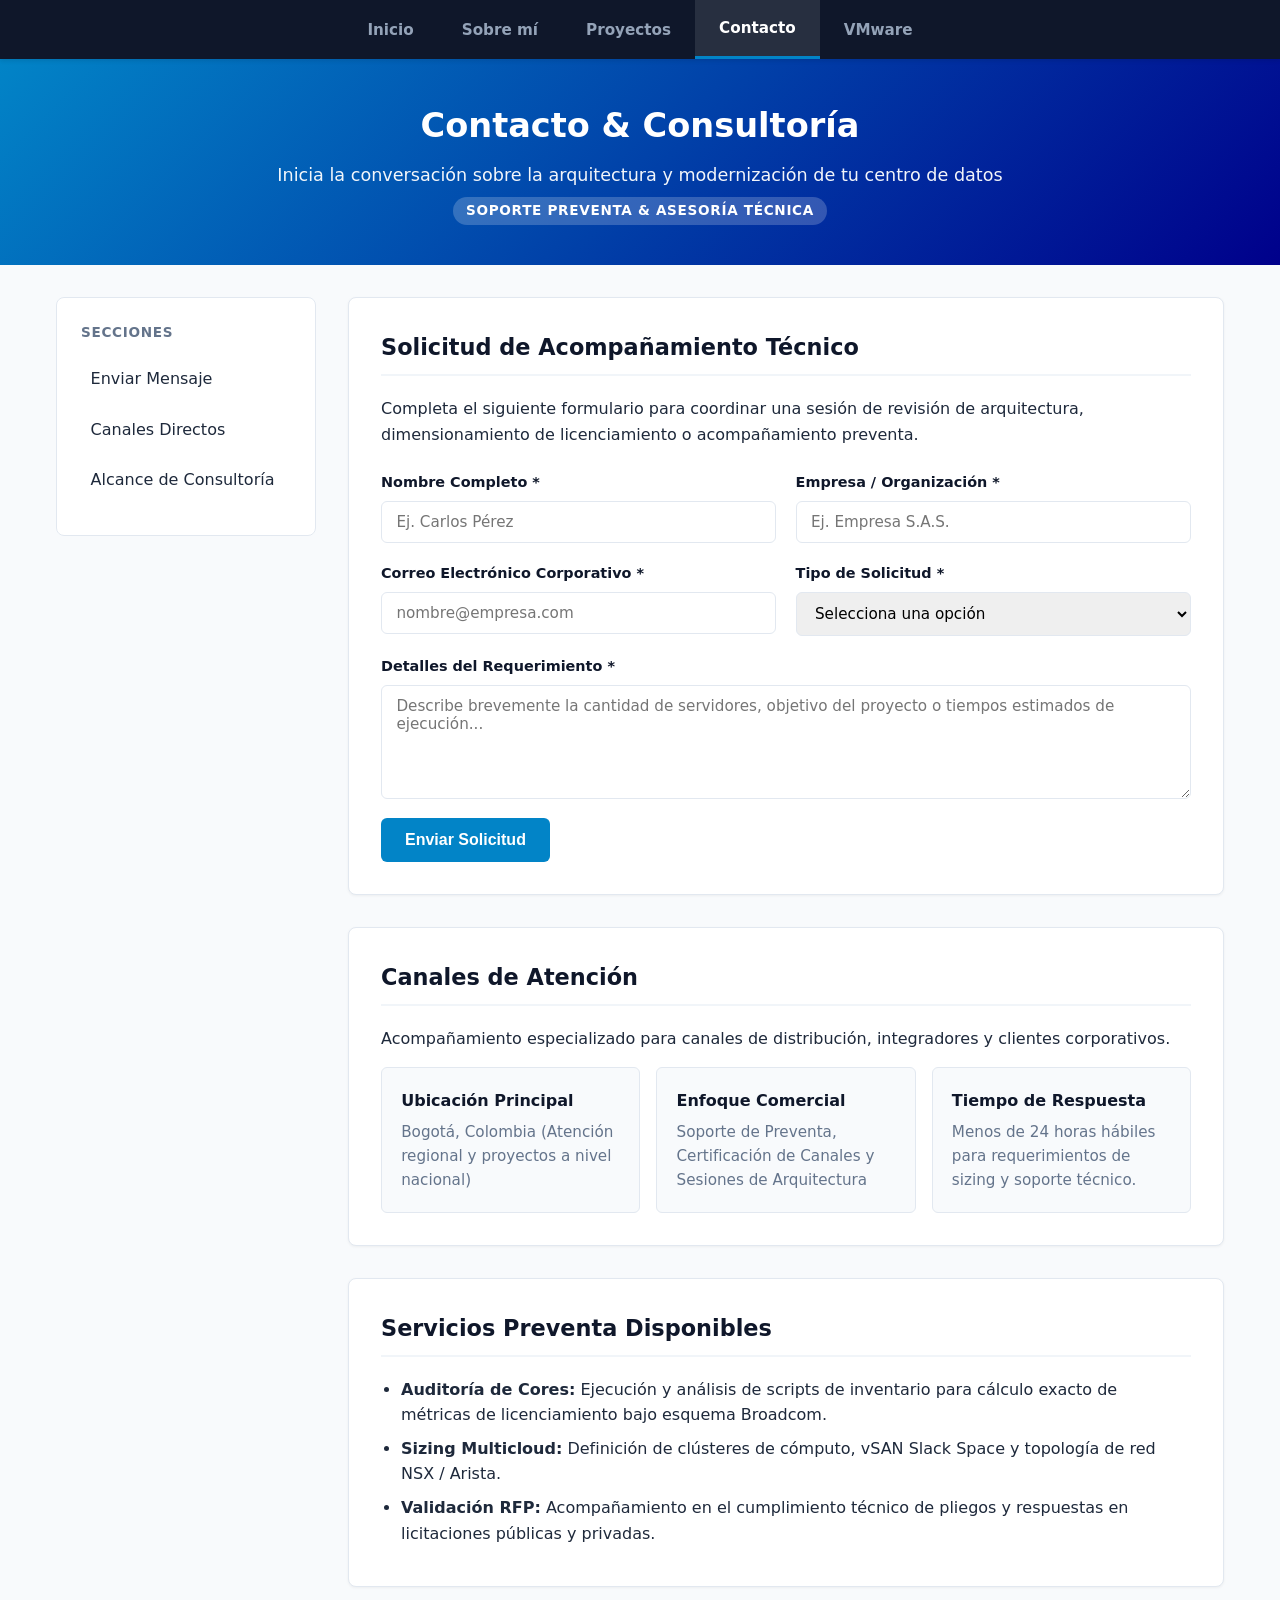
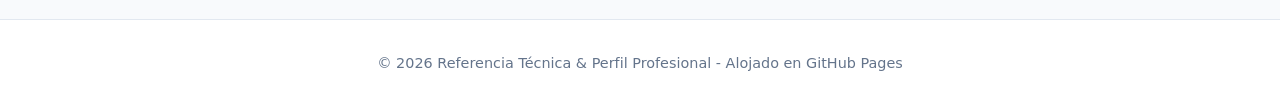
==== contacto.html @ bfff4220 "Create contacto.html" ====
<!DOCTYPE html>
<html lang="es">
<head>
  <meta charset="UTF-8">
  <meta name="viewport" content="width=device-width, initial-scale=1.0">
  <title>Contacto | Consultoría e Infraestructura TI</title>
  <style>
    :root {
      --primary-color: #00008B; /* Azul Principal */
      --secondary-color: #0f172a; /* Slate Oscuro */
      --accent-color: #2563eb;
      --bg-color: #f8fafc;
      --card-bg: #ffffff;
      --text-color: #1e293b;
      --text-muted: #64748b;
      --border-color: #e2e8f0;
      --badge-vcf: #0284c7;
      --badge-vvf: #0d9488;
    }

    * {
      box-sizing: border-box;
      margin: 0;
      padding: 0;
    }

    body {
      font-family: system-ui, -apple-system, BlinkMacSystemFont, 'Verdana', Roboto, Oxygen, Ubuntu, Cantarell, sans-serif;
      background-color: var(--bg-color);
      color: var(--text-color);
      line-height: 1.6;
      display: flex;
      flex-direction: column;
      min-height: 100vh;
    }

    /* Menú Superior Global */
    .top-nav {
      background-color: var(--secondary-color);
      box-shadow: 0 2px 4px rgba(0, 0, 0, 0.1);
      position: sticky;
      top: 0;
      z-index: 1000;
    }

    .top-nav ul {
      display: flex;
      justify-content: center;
      align-items: center;
      list-style: none;
      padding: 0;
      margin: 0;
      flex-wrap: wrap;
    }

    .top-nav li {
      margin: 0;
    }

    .top-nav a {
      display: block;
      padding: 1rem 1.5rem;
      color: #94a3b8;
      text-decoration: none;
      font-weight: 600;
      font-size: 0.95rem;
      transition: all 0.2s ease-in-out;
    }

    .top-nav a:hover,
    .top-nav a.active {
      color: #ffffff;
      background-color: rgba(255, 255, 255, 0.1);
    }

    .top-nav a.active {
      border-bottom: 3px solid var(--badge-vcf);
    }

    /* Header */
    header {
      background: linear-gradient(135deg, #0284c7, var(--primary-color));
      color: white;
      padding: 2.5rem 2rem;
      text-align: center;
    }

    header h1 {
      font-size: 2.1rem;
      margin-bottom: 0.5rem;
    }

    header p {
      font-size: 1.1rem;
      opacity: 0.95;
    }

    .subtitle-tag {
      display: inline-block;
      background: rgba(255, 255, 255, 0.2);
      padding: 0.2rem 0.8rem;
      border-radius: 20px;
      font-size: 0.85rem;
      font-weight: 600;
      margin-top: 0.5rem;
      text-transform: uppercase;
      letter-spacing: 0.05em;
    }

    /* Layout principal */
    .container {
      max-width: 1200px;
      width: 100%;
      margin: 2rem auto;
      padding: 0 1rem;
      display: grid;
      grid-template-columns: 260px 1fr;
      gap: 2rem;
    }

    /* Navegación lateral de la página */
    .side-nav {
      position: sticky;
      top: 4.5rem;
      height: fit-content;
      background: var(--card-bg);
      border-radius: 8px;
      padding: 1.5rem;
      border: 1px solid var(--border-color);
    }

    .side-nav h3 {
      font-size: 0.85rem;
      text-transform: uppercase;
      letter-spacing: 0.05em;
      color: var(--text-muted);
      margin-bottom: 1rem;
    }

    .side-nav ul {
      list-style: none;
      padding-left: 0;
    }

    .side-nav li {
      margin-bottom: 0.75rem;
    }

    .side-nav a {
      color: var(--text-color);
      text-decoration: none;
      font-weight: 500;
      display: block;
      padding: 0.4rem 0.6rem;
      border-radius: 4px;
      transition: background 0.2s, color 0.2s;
    }

    .side-nav a:hover {
      background: #e0f2fe;
      color: var(--primary-color);
    }

    /* Contenido */
    main {
      display: flex;
      flex-direction: column;
      gap: 2rem;
    }

    .card {
      background: var(--card-bg);
      border-radius: 8px;
      padding: 2rem;
      border: 1px solid var(--border-color);
      box-shadow: 0 1px 3px rgba(0,0,0,0.05);
    }

    .card h2 {
      color: var(--secondary-color);
      border-bottom: 2px solid #f1f5f9;
      padding-bottom: 0.5rem;
      margin-bottom: 1.25rem;
      font-size: 1.4rem;
    }

    /* Estilos del Formulario */
    .contact-form {
      display: flex;
      flex-direction: column;
      gap: 1.2rem;
    }

    .form-group {
      display: flex;
      flex-direction: column;
      gap: 0.4rem;
    }

    .form-group label {
      font-weight: 600;
      font-size: 0.9rem;
      color: var(--secondary-color);
    }

    .form-group input,
    .form-group select,
    .form-group textarea {
      padding: 0.7rem 0.9rem;
      border: 1px solid var(--border-color);
      border-radius: 6px;
      font-size: 0.95rem;
      font-family: inherit;
      outline: none;
      transition: border-color 0.2s, box-shadow 0.2s;
    }

    .form-group input:focus,
    .form-group select:focus,
    .form-group textarea:focus {
      border-color: var(--primary-color);
      box-shadow: 0 0 0 3px rgba(0, 114, 206, 0.15);
    }

    .form-grid {
      display: grid;
      grid-template-columns: repeat(auto-fit, minmax(240px, 1fr));
      gap: 1.2rem;
    }

    .btn-submit {
      background-color: var(--badge-vcf);
      color: white;
      border: none;
      padding: 0.8rem 1.5rem;
      font-size: 1rem;
      font-weight: 600;
      border-radius: 6px;
      cursor: pointer;
      transition: background-color 0.2s ease;
      align-self: flex-start;
    }

    .btn-submit:hover {
      background-color: var(--primary-color);
    }

    /* Info Cards Grid */
    .info-grid {
      display: grid;
      grid-template-columns: repeat(auto-fit, minmax(220px, 1fr));
      gap: 1rem;
      margin-top: 1rem;
    }

    .info-card {
      background: #f8fafc;
      padding: 1.2rem;
      border-radius: 6px;
      border: 1px solid var(--border-color);
    }

    .info-card h4 {
      color: var(--secondary-color);
      margin-bottom: 0.4rem;
      font-size: 1rem;
    }

    .info-card p {
      color: var(--text-muted);
      font-size: 0.95rem;
    }

    /* Footer */
    footer {
      text-align: center;
      padding: 2rem;
      color: var(--text-muted);
      font-size: 0.9rem;
      border-top: 1px solid var(--border-color);
      background-color: var(--card-bg);
      margin-top: auto;
    }

    /* Responsivo */
    @media (max-width: 850px) {
      .container {
        grid-template-columns: 1fr;
      }

      .side-nav {
        position: relative;
        top: 0;
      }

      .top-nav a {
        padding: 0.8rem 1rem;
        font-size: 0.85rem;
      }

      .btn-submit {
        width: 100%;
      }
    }
  </style>
</head>
<body>

  <!-- Menú de Inicio Superior Global -->
  <nav class="top-nav">
    <ul>
      <li><a href="index.html">Inicio</a></li>
      <li><a href="sobre-mi.html">Sobre mí</a></li>
      <li><a href="proyectos.html">Proyectos</a></li>
      <li><a href="contacto.html" class="active">Contacto</a></li>
      <li><a href="vmware.html">VMware</a></li>
    </ul>
  </nav>

  <header>
    <h1>Contacto & Consultoría</h1>
    <p>Inicia la conversación sobre la arquitectura y modernización de tu centro de datos</p>
    <span class="subtitle-tag">Soporte Preventa & Asesoría Técnica</span>
  </header>

  <div class="container">
    <!-- Navegación lateral interna de la página -->
    <nav class="side-nav">
      <h3>Secciones</h3>
      <ul>
        <li><a href="#formulario">Enviar Mensaje</a></li>
        <li><a href="#canales">Canales Directos</a></li>
        <li><a href="#cobertura">Alcance de Consultoría</a></li>
      </ul>
    </nav>

    <main>

      <!-- SECCIÓN 1: FORMULARIO DE CONTACTO -->
      <section id="formulario" class="card">
        <h2>Solicitud de Acompañamiento Técnico</h2>
        <p style="margin-bottom: 1.5rem;">Completa el siguiente formulario para coordinar una sesión de revisión de arquitectura, dimensionamiento de licenciamiento o acompañamiento preventa.</p>

        <form class="contact-form" action="#" method="POST" onsubmit="event.preventDefault(); alert('Mensaje enviado correctamente.');">
          
          <div class="form-grid">
            <div class="form-group">
              <label for="nombre">Nombre Completo *</label>
              <input type="text" id="nombre" name="nombre" required placeholder="Ej. Carlos Pérez">
            </div>

            <div class="form-group">
              <label for="empresa">Empresa / Organización *</label>
              <input type="text" id="empresa" name="empresa" required placeholder="Ej. Empresa S.A.S.">
            </div>
          </div>

          <div class="form-grid">
            <div class="form-group">
              <label for="email">Correo Electrónico Corporativo *</label>
              <input type="email" id="email" name="email" required placeholder="nombre@empresa.com">
            </div>

            <div class="form-group">
              <label for="tipo-solicitud">Tipo de Solicitud *</label>
              <select id="tipo-solicitud" name="tipo-solicitud" required>
                <option value="" disabled selected>Selecciona una opción</option>
                <option value=" sizing">Sizing y Licenciamiento VMware (VCF/VVF)</option>
                <option value="redes">Redes y Monitoreo (Arista / NSX)</option>
                <option value="euc">Digital Workspace (Horizon / Workspace ONE)</option>
                <option value="rfp">Revisión de Pliegos / Términos de Referencia (RFP)</option>
                <option value="otro">Otra consulta técnica</option>
              </select>
            </div>
          </div>

          <div class="form-group">
            <label for="mensaje">Detalles del Requerimiento *</label>
            <textarea id="mensaje" name="mensaje" rows="5" required placeholder="Describe brevemente la cantidad de servidores, objetivo del proyecto o tiempos estimados de ejecución..."></textarea>
          </div>

          <button type="submit" class="btn-submit">Enviar Solicitud</button>
        </form>
      </section>

      <!-- SECCIÓN 2: CANALES DIRECTOS -->
      <section id="canales" class="card">
        <h2>Canales de Atención</h2>
        <p>Acompañamiento especializado para canales de distribución, integradores y clientes corporativos.</p>

        <div class="info-grid">
          <div class="info-card">
            <h4>Ubicación Principal</h4>
            <p>Bogotá, Colombia (Atención regional y proyectos a nivel nacional)</p>
          </div>

          <div class="info-card">
            <h4>Enfoque Comercial</h4>
            <p>Soporte de Preventa, Certificación de Canales y Sesiones de Arquitectura</p>
          </div>

          <div class="info-card">
            <h4>Tiempo de Respuesta</h4>
            <p>Menos de 24 horas hábiles para requerimientos de sizing y soporte técnico.</p>
          </div>
        </div>
      </section>

      <!-- SECCIÓN 3: ALCANCE DE CONSULTORÍA -->
      <section id="cobertura" class="card">
        <h2>Servicios Preventa Disponibles</h2>
        <ul style="padding-left: 1.25rem;">
          <li style="margin-bottom: 0.5rem;"><strong>Auditoría de Cores:</strong> Ejecución y análisis de scripts de inventario para cálculo exacto de métricas de licenciamiento bajo esquema Broadcom.</li>
          <li style="margin-bottom: 0.5rem;"><strong>Sizing Multicloud:</strong> Definición de clústeres de cómputo, vSAN Slack Space y topología de red NSX / Arista.</li>
          <li style="margin-bottom: 0.5rem;"><strong>Validación RFP:</strong> Acompañamiento en el cumplimiento técnico de pliegos y respuestas en licitaciones públicas y privadas.</li>
        </ul>
      </section>

    </main>
  </div>

  <footer>
    <p>&copy; 2026 Referencia Técnica & Perfil Profesional - Alojado en GitHub Pages</p>
  </footer>

</body>
</html>
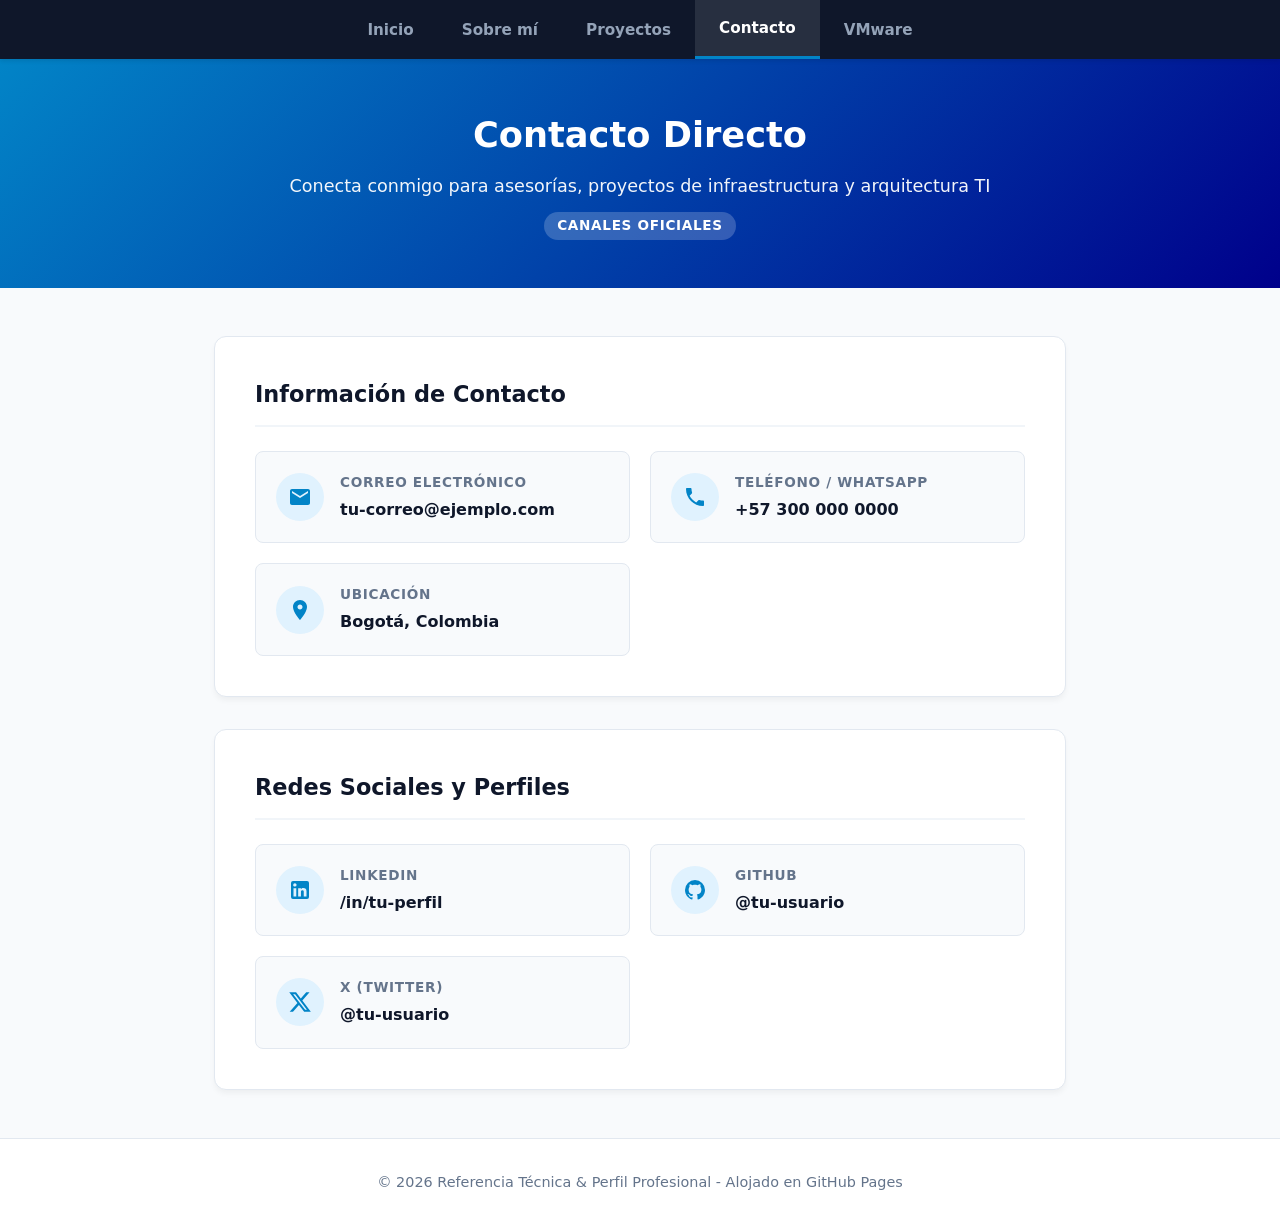
==== commit e476e84e: "Update contacto.html" ====
--- a/contacto.html
+++ b/contacto.html
@@ -8,14 +8,13 @@
     :root {
       --primary-color: #00008B; /* Azul Principal */
       --secondary-color: #0f172a; /* Slate Oscuro */
-      --accent-color: #2563eb;
+      --accent-color: #0284c7;
       --bg-color: #f8fafc;
       --card-bg: #ffffff;
       --text-color: #1e293b;
       --text-muted: #64748b;
       --border-color: #e2e8f0;
       --badge-vcf: #0284c7;
-      --badge-vvf: #0d9488;
     }
 
     * {
@@ -25,7 +24,7 @@
     }
 
     body {
-      font-family: system-ui, -apple-system, BlinkMacSystemFont, 'Verdana', Roboto, Oxygen, Ubuntu, Cantarell, sans-serif;
+      font-family: system-ui, -apple-system, BlinkMacSystemFont, 'Segoe UI', Roboto, Oxygen, Ubuntu, Cantarell, sans-serif;
       background-color: var(--bg-color);
       color: var(--text-color);
       line-height: 1.6;
@@ -51,10 +50,6 @@
       padding: 0;
       margin: 0;
       flex-wrap: wrap;
-    }
-
-    .top-nav li {
-      margin: 0;
     }
 
     .top-nav a {
@@ -79,14 +74,14 @@
 
     /* Header */
     header {
-      background: linear-gradient(135deg, #0284c7, var(--primary-color));
+      background: linear-gradient(135deg, var(--badge-vcf), var(--primary-color));
       color: white;
-      padding: 2.5rem 2rem;
+      padding: 3rem 2rem;
       text-align: center;
     }
 
     header h1 {
-      font-size: 2.1rem;
+      font-size: 2.2rem;
       margin-bottom: 0.5rem;
     }
 
@@ -102,173 +97,97 @@
       border-radius: 20px;
       font-size: 0.85rem;
       font-weight: 600;
-      margin-top: 0.5rem;
+      margin-top: 0.75rem;
       text-transform: uppercase;
       letter-spacing: 0.05em;
     }
 
     /* Layout principal */
     .container {
-      max-width: 1200px;
+      max-width: 900px;
       width: 100%;
-      margin: 2rem auto;
-      padding: 0 1rem;
-      display: grid;
-      grid-template-columns: 260px 1fr;
-      gap: 2rem;
-    }
-
-    /* Navegación lateral de la página */
-    .side-nav {
-      position: sticky;
-      top: 4.5rem;
-      height: fit-content;
-      background: var(--card-bg);
-      border-radius: 8px;
-      padding: 1.5rem;
-      border: 1px solid var(--border-color);
-    }
-
-    .side-nav h3 {
-      font-size: 0.85rem;
-      text-transform: uppercase;
-      letter-spacing: 0.05em;
-      color: var(--text-muted);
-      margin-bottom: 1rem;
-    }
-
-    .side-nav ul {
-      list-style: none;
-      padding-left: 0;
-    }
-
-    .side-nav li {
-      margin-bottom: 0.75rem;
-    }
-
-    .side-nav a {
-      color: var(--text-color);
-      text-decoration: none;
-      font-weight: 500;
-      display: block;
-      padding: 0.4rem 0.6rem;
-      border-radius: 4px;
-      transition: background 0.2s, color 0.2s;
-    }
-
-    .side-nav a:hover {
-      background: #e0f2fe;
-      color: var(--primary-color);
-    }
-
-    /* Contenido */
-    main {
+      margin: 3rem auto;
+      padding: 0 1.5rem;
       display: flex;
       flex-direction: column;
       gap: 2rem;
     }
 
+    /* Tarjetas principales */
     .card {
       background: var(--card-bg);
-      border-radius: 8px;
-      padding: 2rem;
+      border-radius: 12px;
+      padding: 2.5rem;
       border: 1px solid var(--border-color);
-      box-shadow: 0 1px 3px rgba(0,0,0,0.05);
+      box-shadow: 0 4px 6px -1px rgba(0, 0, 0, 0.05);
     }
 
     .card h2 {
       color: var(--secondary-color);
       border-bottom: 2px solid #f1f5f9;
-      padding-bottom: 0.5rem;
-      margin-bottom: 1.25rem;
+      padding-bottom: 0.75rem;
+      margin-bottom: 1.5rem;
       font-size: 1.4rem;
     }
 
-    /* Estilos del Formulario */
-    .contact-form {
-      display: flex;
-      flex-direction: column;
-      gap: 1.2rem;
-    }
-
-    .form-group {
-      display: flex;
-      flex-direction: column;
-      gap: 0.4rem;
-    }
-
-    .form-group label {
-      font-weight: 600;
-      font-size: 0.9rem;
-      color: var(--secondary-color);
-    }
-
-    .form-group input,
-    .form-group select,
-    .form-group textarea {
-      padding: 0.7rem 0.9rem;
+    /* Grid de Contacto y Redes */
+    .contact-grid {
+      display: grid;
+      grid-template-columns: repeat(auto-fit, minmax(260px, 1fr));
+      gap: 1.25rem;
+    }
+
+    .contact-item {
+      display: flex;
+      align-items: center;
+      gap: 1rem;
+      padding: 1.25rem;
+      background-color: var(--bg-color);
+      border-radius: 8px;
       border: 1px solid var(--border-color);
-      border-radius: 6px;
-      font-size: 0.95rem;
-      font-family: inherit;
-      outline: none;
-      transition: border-color 0.2s, box-shadow 0.2s;
-    }
-
-    .form-group input:focus,
-    .form-group select:focus,
-    .form-group textarea:focus {
-      border-color: var(--primary-color);
-      box-shadow: 0 0 0 3px rgba(0, 114, 206, 0.15);
-    }
-
-    .form-grid {
-      display: grid;
-      grid-template-columns: repeat(auto-fit, minmax(240px, 1fr));
-      gap: 1.2rem;
-    }
-
-    .btn-submit {
-      background-color: var(--badge-vcf);
-      color: white;
-      border: none;
-      padding: 0.8rem 1.5rem;
+      text-decoration: none;
+      color: var(--text-color);
+      transition: transform 0.2s ease, box-shadow 0.2s ease, border-color 0.2s ease;
+    }
+
+    /* Efecto hover interactivo para enlaces */
+    a.contact-item:hover {
+      transform: translateY(-3px);
+      box-shadow: 0 4px 12px rgba(0, 0, 0, 0.08);
+      border-color: var(--accent-color);
+    }
+
+    .icon-wrapper {
+      background-color: #e0f2fe;
+      color: var(--accent-color);
+      width: 48px;
+      height: 48px;
+      border-radius: 50%;
+      display: flex;
+      align-items: center;
+      justify-content: center;
+      flex-shrink: 0;
+    }
+
+    .icon-wrapper svg {
+      width: 24px;
+      height: 24px;
+      fill: currentColor;
+    }
+
+    .contact-details h4 {
+      font-size: 0.85rem;
+      text-transform: uppercase;
+      color: var(--text-muted);
+      letter-spacing: 0.05em;
+      margin-bottom: 0.2rem;
+    }
+
+    .contact-details p {
       font-size: 1rem;
       font-weight: 600;
-      border-radius: 6px;
-      cursor: pointer;
-      transition: background-color 0.2s ease;
-      align-self: flex-start;
-    }
-
-    .btn-submit:hover {
-      background-color: var(--primary-color);
-    }
-
-    /* Info Cards Grid */
-    .info-grid {
-      display: grid;
-      grid-template-columns: repeat(auto-fit, minmax(220px, 1fr));
-      gap: 1rem;
-      margin-top: 1rem;
-    }
-
-    .info-card {
-      background: #f8fafc;
-      padding: 1.2rem;
-      border-radius: 6px;
-      border: 1px solid var(--border-color);
-    }
-
-    .info-card h4 {
       color: var(--secondary-color);
-      margin-bottom: 0.4rem;
-      font-size: 1rem;
-    }
-
-    .info-card p {
-      color: var(--text-muted);
-      font-size: 0.95rem;
+      word-break: break-word;
     }
 
     /* Footer */
@@ -283,23 +202,16 @@
     }
 
     /* Responsivo */
-    @media (max-width: 850px) {
-      .container {
-        grid-template-columns: 1fr;
+    @media (max-width: 600px) {
+      .card {
+        padding: 1.5rem;
       }
-
-      .side-nav {
-        position: relative;
-        top: 0;
+      header {
+        padding: 2rem 1rem;
       }
-
       .top-nav a {
         padding: 0.8rem 1rem;
         font-size: 0.85rem;
-      }
-
-      .btn-submit {
-        width: 100%;
       }
     }
   </style>
@@ -318,105 +230,95 @@
   </nav>
 
   <header>
-    <h1>Contacto & Consultoría</h1>
-    <p>Inicia la conversación sobre la arquitectura y modernización de tu centro de datos</p>
-    <span class="subtitle-tag">Soporte Preventa & Asesoría Técnica</span>
+    <h1>Contacto Directo</h1>
+    <p>Conecta conmigo para asesorías, proyectos de infraestructura y arquitectura TI</p>
+    <span class="subtitle-tag">Canales Oficiales</span>
   </header>
 
   <div class="container">
-    <!-- Navegación lateral interna de la página -->
-    <nav class="side-nav">
-      <h3>Secciones</h3>
-      <ul>
-        <li><a href="#formulario">Enviar Mensaje</a></li>
-        <li><a href="#canales">Canales Directos</a></li>
-        <li><a href="#cobertura">Alcance de Consultoría</a></li>
-      </ul>
-    </nav>
-
-    <main>
-
-      <!-- SECCIÓN 1: FORMULARIO DE CONTACTO -->
-      <section id="formulario" class="card">
-        <h2>Solicitud de Acompañamiento Técnico</h2>
-        <p style="margin-bottom: 1.5rem;">Completa el siguiente formulario para coordinar una sesión de revisión de arquitectura, dimensionamiento de licenciamiento o acompañamiento preventa.</p>
-
-        <form class="contact-form" action="#" method="POST" onsubmit="event.preventDefault(); alert('Mensaje enviado correctamente.');">
-          
-          <div class="form-grid">
-            <div class="form-group">
-              <label for="nombre">Nombre Completo *</label>
-              <input type="text" id="nombre" name="nombre" required placeholder="Ej. Carlos Pérez">
-            </div>
-
-            <div class="form-group">
-              <label for="empresa">Empresa / Organización *</label>
-              <input type="text" id="empresa" name="empresa" required placeholder="Ej. Empresa S.A.S.">
-            </div>
-          </div>
-
-          <div class="form-grid">
-            <div class="form-group">
-              <label for="email">Correo Electrónico Corporativo *</label>
-              <input type="email" id="email" name="email" required placeholder="nombre@empresa.com">
-            </div>
-
-            <div class="form-group">
-              <label for="tipo-solicitud">Tipo de Solicitud *</label>
-              <select id="tipo-solicitud" name="tipo-solicitud" required>
-                <option value="" disabled selected>Selecciona una opción</option>
-                <option value=" sizing">Sizing y Licenciamiento VMware (VCF/VVF)</option>
-                <option value="redes">Redes y Monitoreo (Arista / NSX)</option>
-                <option value="euc">Digital Workspace (Horizon / Workspace ONE)</option>
-                <option value="rfp">Revisión de Pliegos / Términos de Referencia (RFP)</option>
-                <option value="otro">Otra consulta técnica</option>
-              </select>
-            </div>
-          </div>
-
-          <div class="form-group">
-            <label for="mensaje">Detalles del Requerimiento *</label>
-            <textarea id="mensaje" name="mensaje" rows="5" required placeholder="Describe brevemente la cantidad de servidores, objetivo del proyecto o tiempos estimados de ejecución..."></textarea>
-          </div>
-
-          <button type="submit" class="btn-submit">Enviar Solicitud</button>
-        </form>
-      </section>
-
-      <!-- SECCIÓN 2: CANALES DIRECTOS -->
-      <section id="canales" class="card">
-        <h2>Canales de Atención</h2>
-        <p>Acompañamiento especializado para canales de distribución, integradores y clientes corporativos.</p>
-
-        <div class="info-grid">
-          <div class="info-card">
-            <h4>Ubicación Principal</h4>
-            <p>Bogotá, Colombia (Atención regional y proyectos a nivel nacional)</p>
-          </div>
-
-          <div class="info-card">
-            <h4>Enfoque Comercial</h4>
-            <p>Soporte de Preventa, Certificación de Canales y Sesiones de Arquitectura</p>
-          </div>
-
-          <div class="info-card">
-            <h4>Tiempo de Respuesta</h4>
-            <p>Menos de 24 horas hábiles para requerimientos de sizing y soporte técnico.</p>
+    
+    <!-- SECCIÓN 1: DATOS DE CONTACTO DIRECTO -->
+    <section class="card">
+      <h2>Información de Contacto</h2>
+      <div class="contact-grid">
+        
+        <!-- Correo Electrónico -->
+        <a href="mailto:tu-correo@ejemplo.com" class="contact-item">
+          <div class="icon-wrapper">
+            <svg viewBox="0 0 24 24"><path d="M20 4H4c-1.1 0-1.99.9-1.99 2L2 18c0 1.1.9 2 2 2h16c1.1 0 2-.9 2-2V6c0-1.1-.9-2-2-2zm0 4l-8 5-8-5V6l8 5 8-5v2z"/></svg>
+          </div>
+          <div class="contact-details">
+            <h4>Correo Electrónico</h4>
+            <p>tu-correo@ejemplo.com</p>
+          </div>
+        </a>
+
+        <!-- Teléfono / WhatsApp -->
+        <a href="https://wa.me/573000000000" target="_blank" class="contact-item">
+          <div class="icon-wrapper">
+            <svg viewBox="0 0 24 24"><path d="M6.62 10.79c1.44 2.83 3.76 5.14 6.59 6.59l2.2-2.2c.27-.27.67-.36 1.02-.24 1.12.37 2.33.57 3.57.57.55 0 1 .45 1 1V20c0 .55-.45 1-1 1-9.39 0-17-7.61-17-17 0-.55.45-1 1-1h3.5c.55 0 1 .45 1 1 0 1.25.2 2.45.57 3.57.11.35.03.74-.25 1.02l-2.2 2.2z"/></svg>
+          </div>
+          <div class="contact-details">
+            <h4>Teléfono / WhatsApp</h4>
+            <p>+57 300 000 0000</p>
+          </div>
+        </a>
+
+        <!-- Ubicación -->
+        <div class="contact-item">
+          <div class="icon-wrapper">
+            <svg viewBox="0 0 24 24"><path d="M12 2C8.13 2 5 5.13 5 9c0 5.25 7 13 7 13s7-7.75 7-13c0-3.87-3.13-7-7-7zm0 9.5c-1.38 0-2.5-1.12-2.5-2.5s1.12-2.5 2.5-2.5 2.5 1.12 2.5 2.5-1.12 2.5-2.5 2.5z"/></svg>
+          </div>
+          <div class="contact-details">
+            <h4>Ubicación</h4>
+            <p>Bogotá, Colombia</p>
           </div>
         </div>
-      </section>
-
-      <!-- SECCIÓN 3: ALCANCE DE CONSULTORÍA -->
-      <section id="cobertura" class="card">
-        <h2>Servicios Preventa Disponibles</h2>
-        <ul style="padding-left: 1.25rem;">
-          <li style="margin-bottom: 0.5rem;"><strong>Auditoría de Cores:</strong> Ejecución y análisis de scripts de inventario para cálculo exacto de métricas de licenciamiento bajo esquema Broadcom.</li>
-          <li style="margin-bottom: 0.5rem;"><strong>Sizing Multicloud:</strong> Definición de clústeres de cómputo, vSAN Slack Space y topología de red NSX / Arista.</li>
-          <li style="margin-bottom: 0.5rem;"><strong>Validación RFP:</strong> Acompañamiento en el cumplimiento técnico de pliegos y respuestas en licitaciones públicas y privadas.</li>
-        </ul>
-      </section>
-
-    </main>
+
+      </div>
+    </section>
+
+    <!-- SECCIÓN 2: REDES SOCIALES Y PERFILES PROFESIONALES -->
+    <section class="card">
+      <h2>Redes Sociales y Perfiles</h2>
+      <div class="contact-grid">
+        
+        <!-- LinkedIn -->
+        <a href="https://www.linkedin.com/in/tu-perfil" target="_blank" rel="noopener noreferrer" class="contact-item">
+          <div class="icon-wrapper">
+            <svg viewBox="0 0 24 24"><path d="M19 3a2 2 0 0 1 2 2v14a2 2 0 0 1-2 2H5a2 2 0 0 1-2-2V5a2 2 0 0 1 2-2h14m-.5 15.5v-5.3a3.26 3.26 0 0 0-3.26-3.26c-.85 0-1.84.52-2.28 1.3v-1.11h-2.79v8.37h2.79v-4.93c0-.77.62-1.4 1.39-1.4a1.4 1.4 0 0 1 1.4 1.4v4.93h2.75M6.88 8.56a1.68 1.68 0 0 0 1.68-1.68c0-.93-.75-1.69-1.68-1.69a1.69 1.69 0 0 0-1.69 1.69c0 .93.76 1.68 1.69 1.68m1.39 9.94v-8.37H5.5v8.37h2.77z"/></svg>
+          </div>
+          <div class="contact-details">
+            <h4>LinkedIn</h4>
+            <p>/in/tu-perfil</p>
+          </div>
+        </a>
+
+        <!-- GitHub -->
+        <a href="https://github.com/tu-usuario" target="_blank" rel="noopener noreferrer" class="contact-item">
+          <div class="icon-wrapper">
+            <svg viewBox="0 0 24 24"><path d="M12 2A10 10 0 0 0 2 12c0 4.42 2.87 8.17 6.84 9.5.5.08.66-.23.66-.5v-1.69c-2.77.6-3.36-1.34-3.36-1.34-.46-1.16-1.11-1.47-1.11-1.47-.91-.62.07-.6.07-.6 1 .07 1.53 1.03 1.53 1.03.87 1.52 2.34 1.07 2.91.83.1-.65.35-1.09.63-1.34-2.22-.25-4.55-1.11-4.55-4.92 0-1.11.38-2 1.03-2.71-.1-.25-.45-1.29.1-2.64 0 0 .84-.27 2.75 1.02.79-.22 1.65-.33 2.5-.33.85 0 1.71.11 2.5.33 1.91-1.29 2.75-1.02 2.75-1.02.55 1.35.2 2.39.1 2.64.65.71 1.03 1.6 1.03 2.71 0 3.82-2.34 4.66-4.57 4.91.36.31.69.92.69 1.85V21c0 .27.16.59.67.5C19.14 20.16 22 16.42 22 12A10 10 0 0 0 12 2z"/></svg>
+          </div>
+          <div class="contact-details">
+            <h4>GitHub</h4>
+            <p>@tu-usuario</p>
+          </div>
+        </a>
+
+        <!-- X / Twitter -->
+        <a href="https://x.com/tu-usuario" target="_blank" rel="noopener noreferrer" class="contact-item">
+          <div class="icon-wrapper">
+            <svg viewBox="0 0 24 24"><path d="M18.244 2.25h3.308l-7.227 8.26 8.502 11.24H16.17l-5.214-6.817L4.99 21.75H1.68l7.73-8.835L1.254 2.25H8.08l4.713 6.231zm-1.161 17.52h1.833L7.084 4.126H5.117z"/></svg>
+          </div>
+          <div class="contact-details">
+            <h4>X (Twitter)</h4>
+            <p>@tu-usuario</p>
+          </div>
+        </a>
+
+      </div>
+    </section>
+
   </div>
 
   <footer>
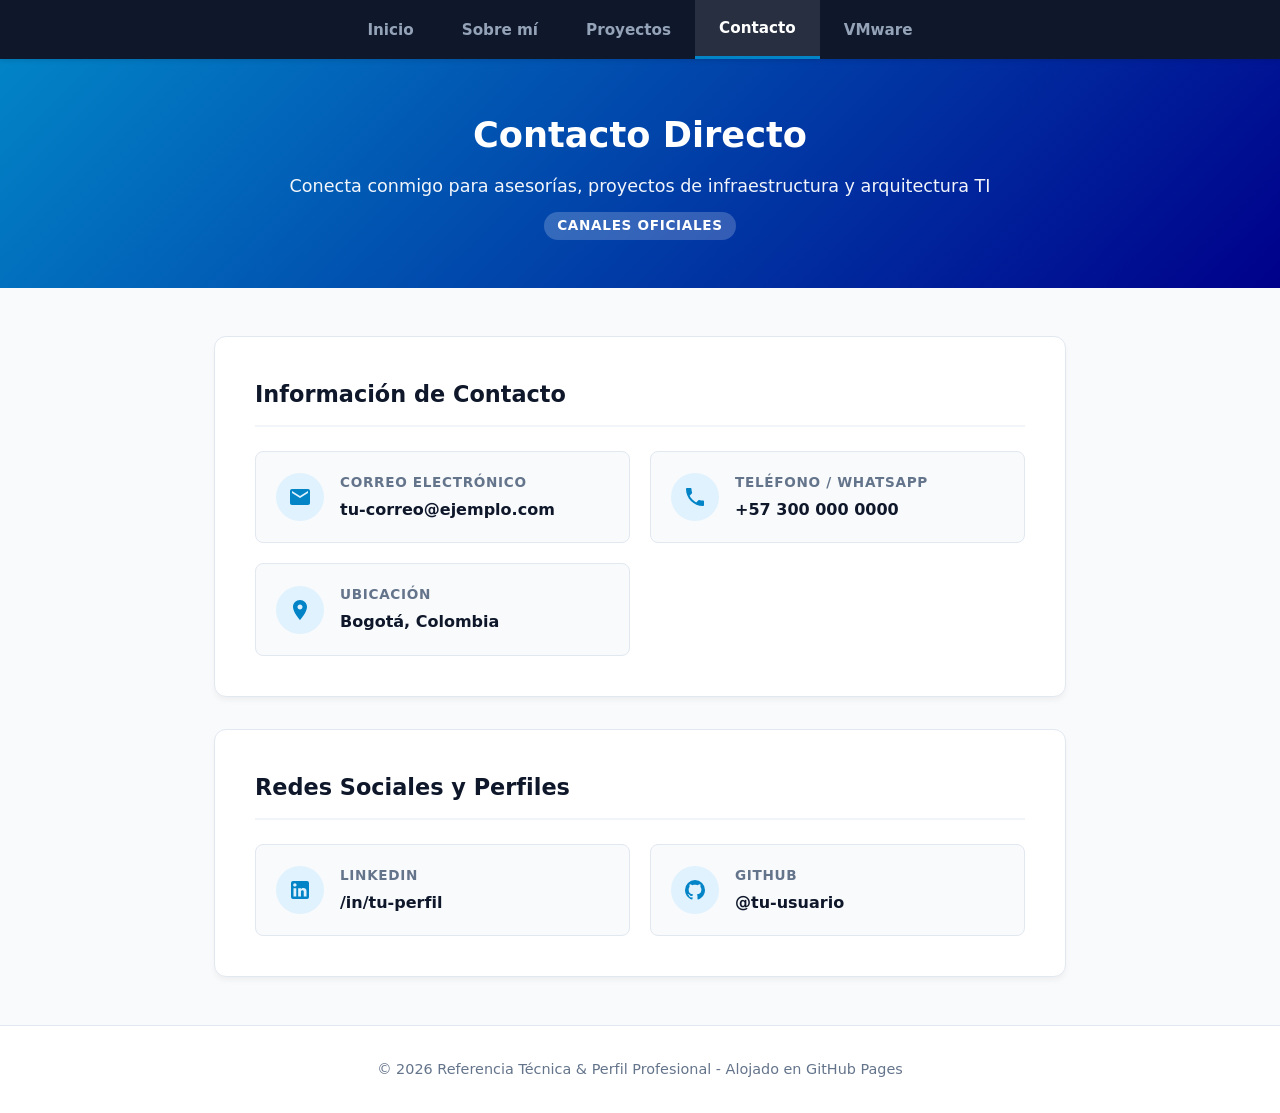
==== commit 943a4597: "Update contacto.html" ====
--- a/contacto.html
+++ b/contacto.html
@@ -284,7 +284,7 @@
       <div class="contact-grid">
         
         <!-- LinkedIn -->
-        <a href="https://www.linkedin.com/in/tu-perfil" target="_blank" rel="noopener noreferrer" class="contact-item">
+        <a href="https://co.linkedin.com/in/deisy-forero" target="_blank" rel="noopener noreferrer" class="contact-item">
           <div class="icon-wrapper">
             <svg viewBox="0 0 24 24"><path d="M19 3a2 2 0 0 1 2 2v14a2 2 0 0 1-2 2H5a2 2 0 0 1-2-2V5a2 2 0 0 1 2-2h14m-.5 15.5v-5.3a3.26 3.26 0 0 0-3.26-3.26c-.85 0-1.84.52-2.28 1.3v-1.11h-2.79v8.37h2.79v-4.93c0-.77.62-1.4 1.39-1.4a1.4 1.4 0 0 1 1.4 1.4v4.93h2.75M6.88 8.56a1.68 1.68 0 0 0 1.68-1.68c0-.93-.75-1.69-1.68-1.69a1.69 1.69 0 0 0-1.69 1.69c0 .93.76 1.68 1.69 1.68m1.39 9.94v-8.37H5.5v8.37h2.77z"/></svg>
           </div>
@@ -301,17 +301,6 @@
           </div>
           <div class="contact-details">
             <h4>GitHub</h4>
-            <p>@tu-usuario</p>
-          </div>
-        </a>
-
-        <!-- X / Twitter -->
-        <a href="https://x.com/tu-usuario" target="_blank" rel="noopener noreferrer" class="contact-item">
-          <div class="icon-wrapper">
-            <svg viewBox="0 0 24 24"><path d="M18.244 2.25h3.308l-7.227 8.26 8.502 11.24H16.17l-5.214-6.817L4.99 21.75H1.68l7.73-8.835L1.254 2.25H8.08l4.713 6.231zm-1.161 17.52h1.833L7.084 4.126H5.117z"/></svg>
-          </div>
-          <div class="contact-details">
-            <h4>X (Twitter)</h4>
             <p>@tu-usuario</p>
           </div>
         </a>
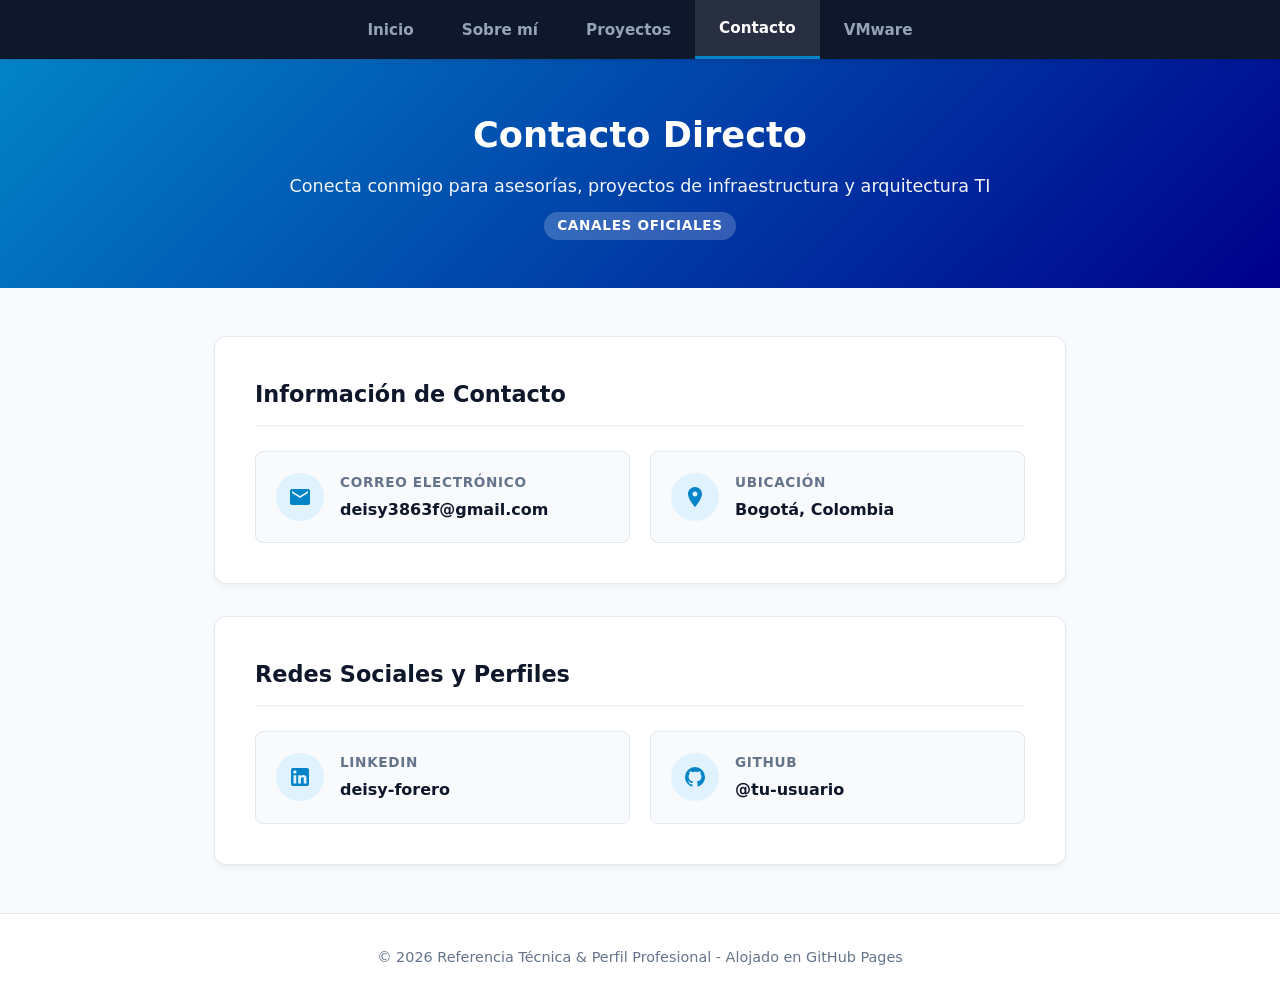
==== commit 1dcf9077: "Update contacto.html" ====
--- a/contacto.html
+++ b/contacto.html
@@ -249,18 +249,7 @@
           </div>
           <div class="contact-details">
             <h4>Correo Electrónico</h4>
-            <p>tu-correo@ejemplo.com</p>
-          </div>
-        </a>
-
-        <!-- Teléfono / WhatsApp -->
-        <a href="https://wa.me/573000000000" target="_blank" class="contact-item">
-          <div class="icon-wrapper">
-            <svg viewBox="0 0 24 24"><path d="M6.62 10.79c1.44 2.83 3.76 5.14 6.59 6.59l2.2-2.2c.27-.27.67-.36 1.02-.24 1.12.37 2.33.57 3.57.57.55 0 1 .45 1 1V20c0 .55-.45 1-1 1-9.39 0-17-7.61-17-17 0-.55.45-1 1-1h3.5c.55 0 1 .45 1 1 0 1.25.2 2.45.57 3.57.11.35.03.74-.25 1.02l-2.2 2.2z"/></svg>
-          </div>
-          <div class="contact-details">
-            <h4>Teléfono / WhatsApp</h4>
-            <p>+57 300 000 0000</p>
+            <p>deisy3863f@gmail.com</p>
           </div>
         </a>
 
@@ -290,7 +279,7 @@
           </div>
           <div class="contact-details">
             <h4>LinkedIn</h4>
-            <p>/in/tu-perfil</p>
+            <p>deisy-forero</p>
           </div>
         </a>
 
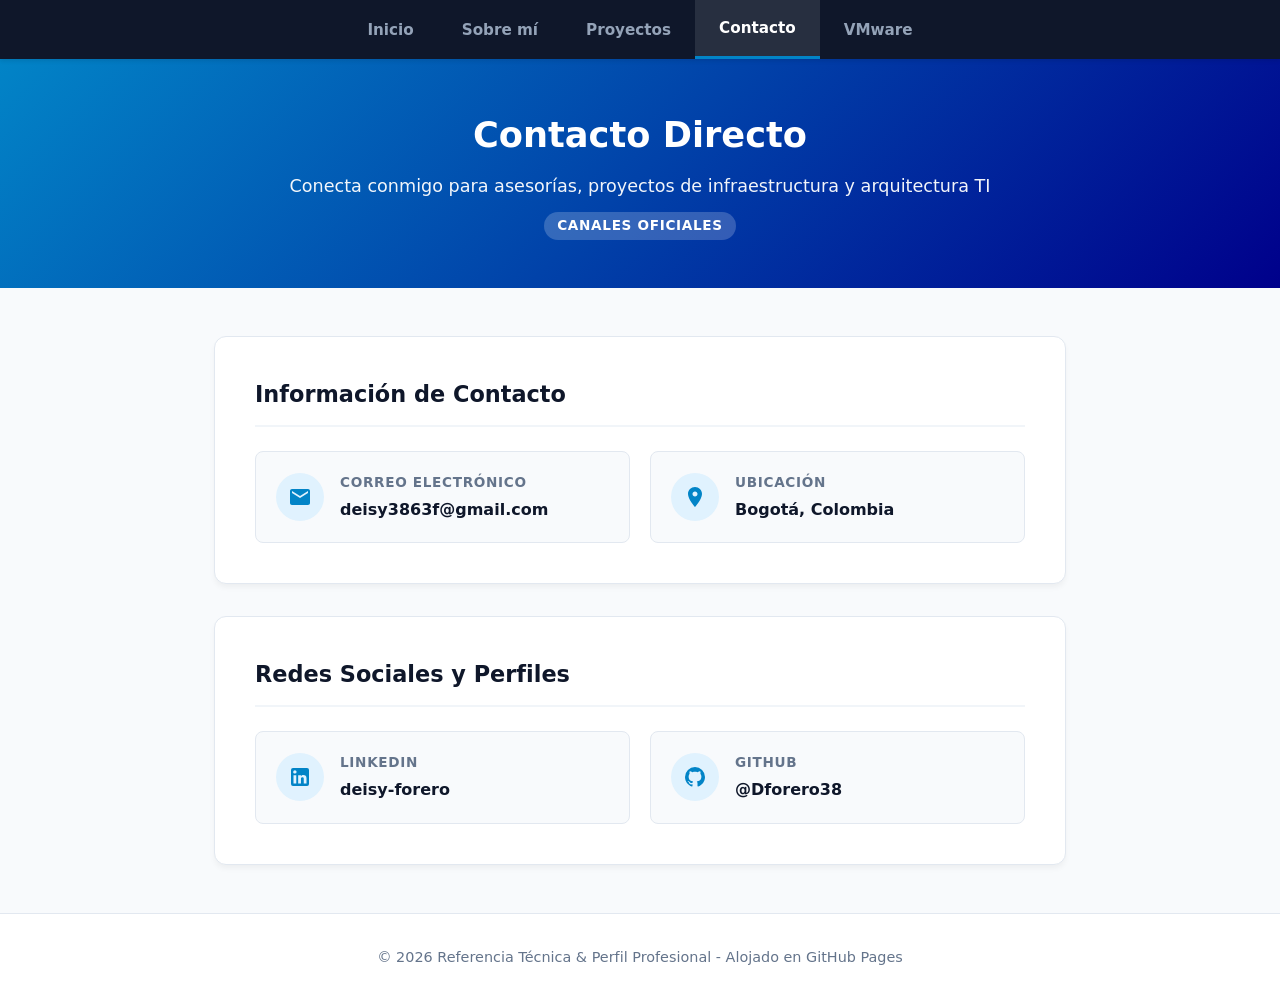
==== commit 4be042a0: "Update contacto.html" ====
--- a/contacto.html
+++ b/contacto.html
@@ -290,7 +290,7 @@
           </div>
           <div class="contact-details">
             <h4>GitHub</h4>
-            <p>@tu-usuario</p>
+            <p>@Dforero38</p>
           </div>
         </a>
 
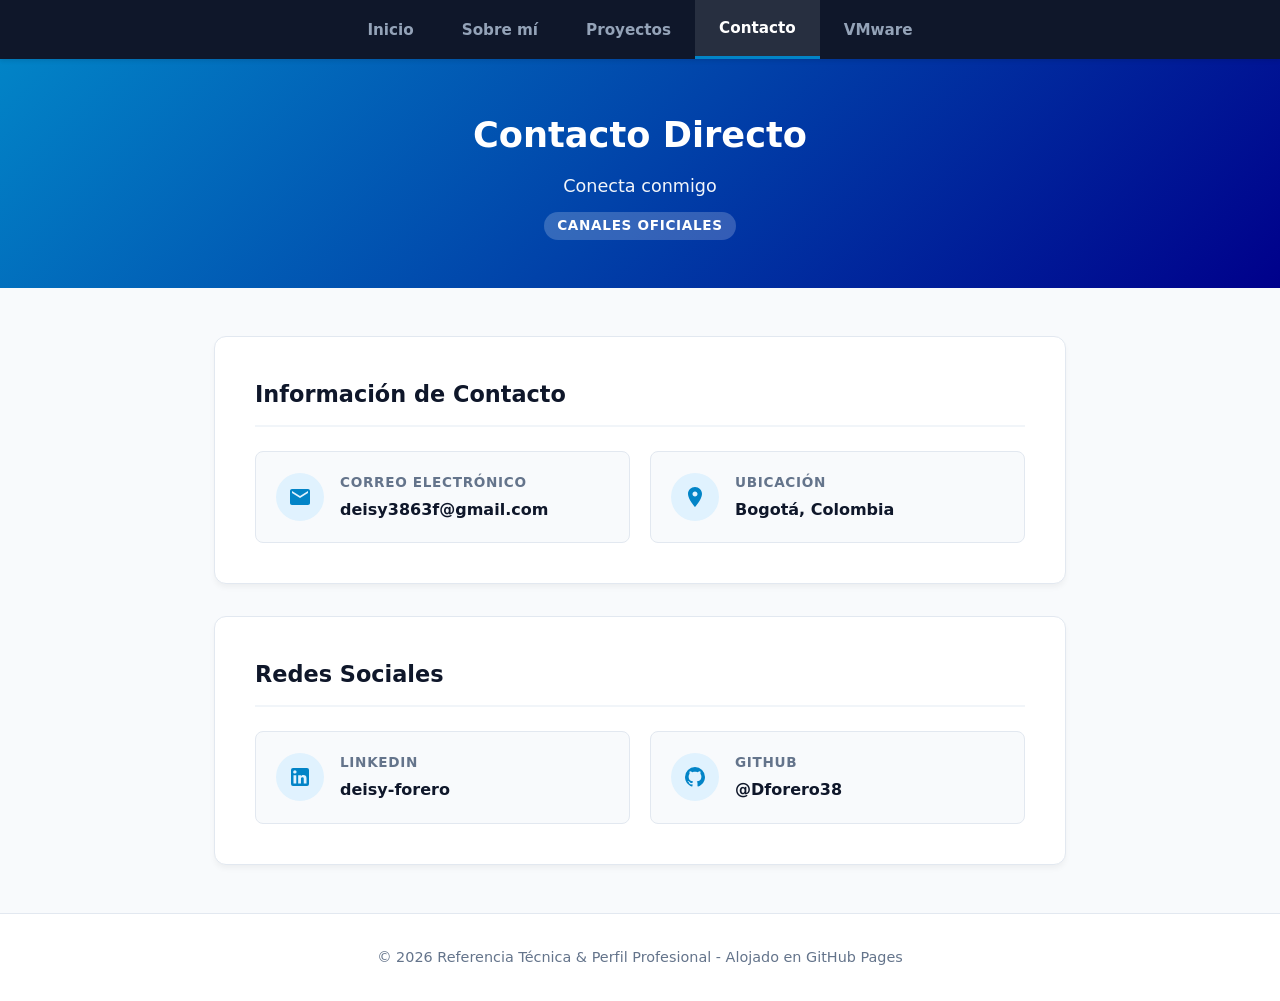
==== commit eb20af9f: "Update contacto.html" ====
--- a/contacto.html
+++ b/contacto.html
@@ -231,7 +231,7 @@
 
   <header>
     <h1>Contacto Directo</h1>
-    <p>Conecta conmigo para asesorías, proyectos de infraestructura y arquitectura TI</p>
+    <p>Conecta conmigo</p>
     <span class="subtitle-tag">Canales Oficiales</span>
   </header>
 
@@ -269,7 +269,7 @@
 
     <!-- SECCIÓN 2: REDES SOCIALES Y PERFILES PROFESIONALES -->
     <section class="card">
-      <h2>Redes Sociales y Perfiles</h2>
+      <h2>Redes Sociales</h2>
       <div class="contact-grid">
         
         <!-- LinkedIn -->
@@ -284,7 +284,7 @@
         </a>
 
         <!-- GitHub -->
-        <a href="https://github.com/tu-usuario" target="_blank" rel="noopener noreferrer" class="contact-item">
+        <a href="https://github.com/Dforero38" target="_blank" rel="noopener noreferrer" class="contact-item">
           <div class="icon-wrapper">
             <svg viewBox="0 0 24 24"><path d="M12 2A10 10 0 0 0 2 12c0 4.42 2.87 8.17 6.84 9.5.5.08.66-.23.66-.5v-1.69c-2.77.6-3.36-1.34-3.36-1.34-.46-1.16-1.11-1.47-1.11-1.47-.91-.62.07-.6.07-.6 1 .07 1.53 1.03 1.53 1.03.87 1.52 2.34 1.07 2.91.83.1-.65.35-1.09.63-1.34-2.22-.25-4.55-1.11-4.55-4.92 0-1.11.38-2 1.03-2.71-.1-.25-.45-1.29.1-2.64 0 0 .84-.27 2.75 1.02.79-.22 1.65-.33 2.5-.33.85 0 1.71.11 2.5.33 1.91-1.29 2.75-1.02 2.75-1.02.55 1.35.2 2.39.1 2.64.65.71 1.03 1.6 1.03 2.71 0 3.82-2.34 4.66-4.57 4.91.36.31.69.92.69 1.85V21c0 .27.16.59.67.5C19.14 20.16 22 16.42 22 12A10 10 0 0 0 12 2z"/></svg>
           </div>
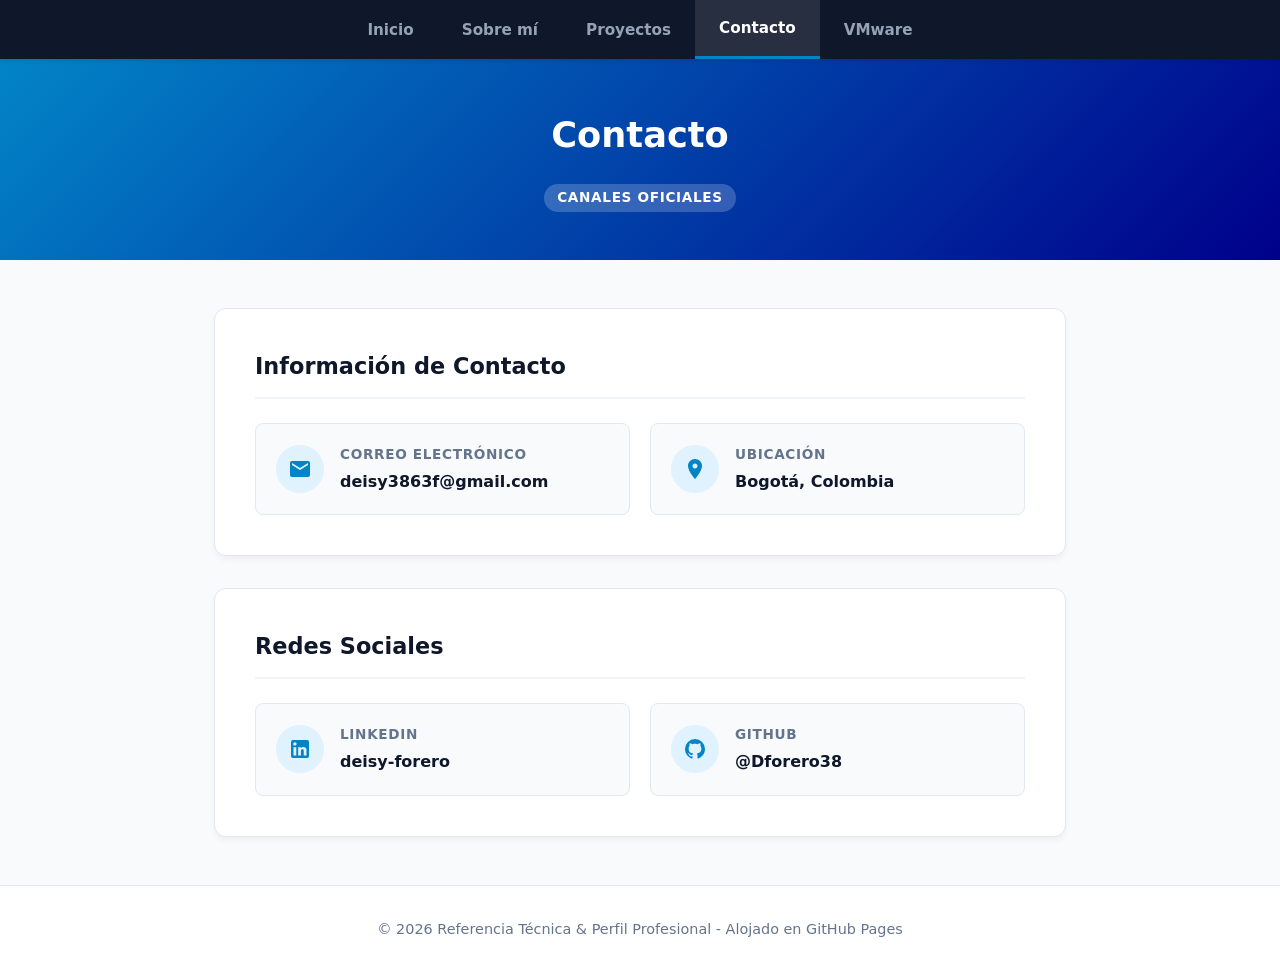
==== commit ac9dacf6: "Update contacto.html" ====
--- a/contacto.html
+++ b/contacto.html
@@ -230,8 +230,8 @@
   </nav>
 
   <header>
-    <h1>Contacto Directo</h1>
-    <p>Conecta conmigo</p>
+    <h1>Contacto </h1>
+   
     <span class="subtitle-tag">Canales Oficiales</span>
   </header>
 
